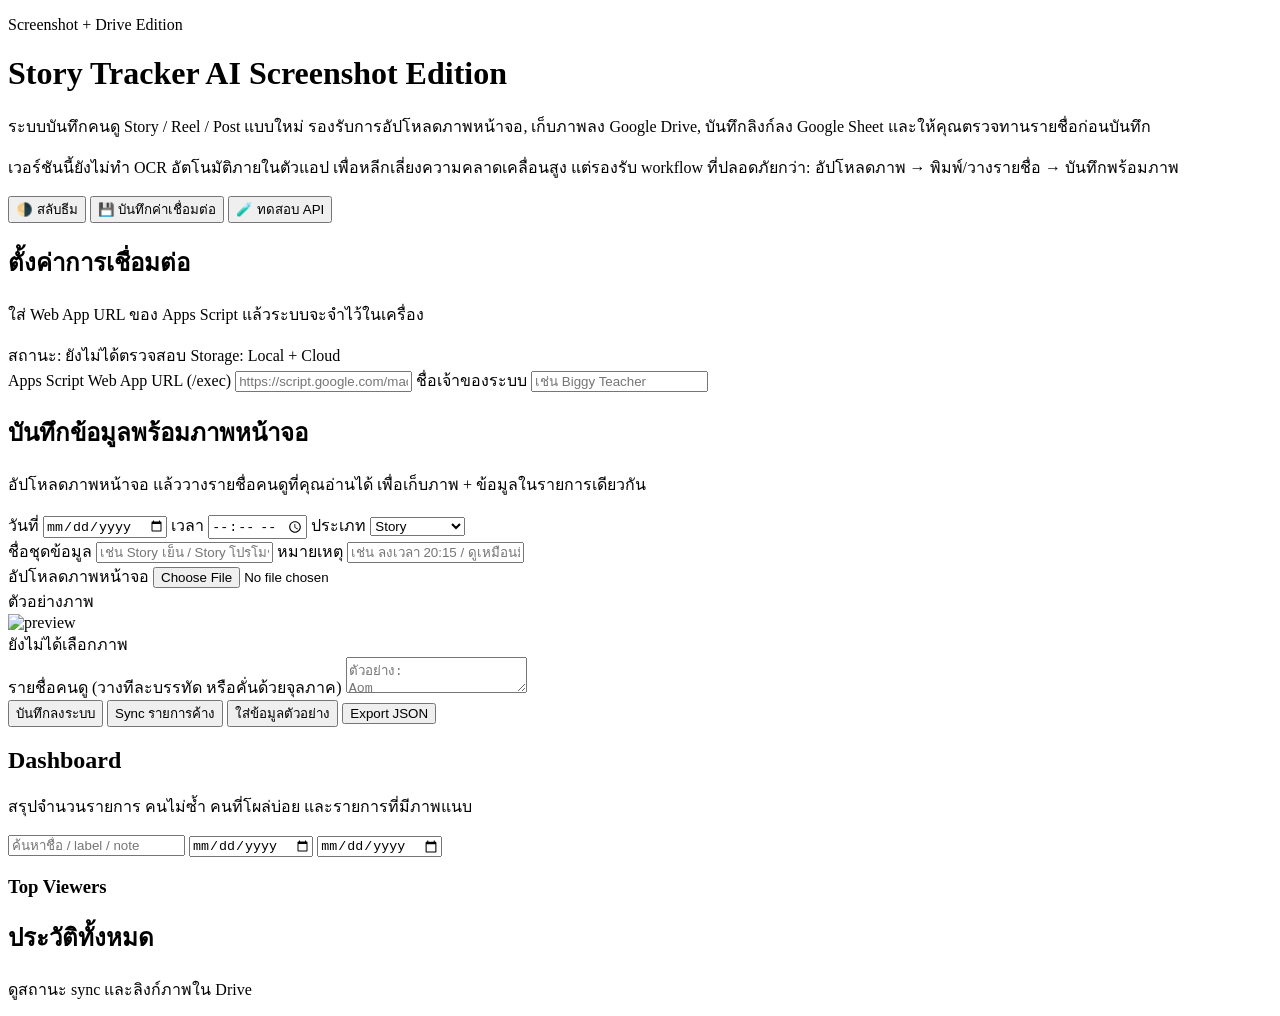
==== index.html @ 4e218fa9 "Add files via upload" ====
<!DOCTYPE html>
<html lang="th">
<head>
  <meta charset="UTF-8" />
  <meta name="viewport" content="width=device-width, initial-scale=1.0" />
  <title>Story Tracker Screenshot Edition</title>
  <meta name="theme-color" content="#1877f2" />
  <link rel="stylesheet" href="./assets/styles.css" />
</head>
<body data-theme="light">
  <div class="app">
    <header class="hero">
      <div class="hero__inner">
        <div>
          <p class="eyebrow">Screenshot + Drive Edition</p>
          <h1>Story Tracker AI Screenshot Edition</h1>
          <p class="hero__desc">
            ระบบบันทึกคนดู Story / Reel / Post แบบใหม่ รองรับการอัปโหลดภาพหน้าจอ,
            เก็บภาพลง Google Drive, บันทึกลิงก์ลง Google Sheet และให้คุณตรวจทานรายชื่อก่อนบันทึก
          </p>
          <p class="hero__note">
            เวอร์ชันนี้ยังไม่ทำ OCR อัตโนมัติภายในตัวแอป เพื่อหลีกเลี่ยงความคลาดเคลื่อนสูง
            แต่รองรับ workflow ที่ปลอดภัยกว่า: อัปโหลดภาพ → พิมพ์/วางรายชื่อ → บันทึกพร้อมภาพ
          </p>
        </div>
        <div class="hero__actions">
          <button id="toggleThemeBtn" class="btn btn--ghost">🌗 สลับธีม</button>
          <button id="saveConfigBtn" class="btn btn--primary">💾 บันทึกค่าเชื่อมต่อ</button>
          <button id="testBtn" class="btn btn--ghost">🧪 ทดสอบ API</button>
        </div>
      </div>
    </header>

    <main class="page">
      <section class="panel">
        <div class="panel__header">
          <div>
            <h2>ตั้งค่าการเชื่อมต่อ</h2>
            <p class="muted">ใส่ Web App URL ของ Apps Script แล้วระบบจะจำไว้ในเครื่อง</p>
          </div>
          <div class="chips">
            <span id="apiStatus" class="chip">สถานะ: ยังไม่ได้ตรวจสอบ</span>
            <span id="storageStatus" class="chip">Storage: Local + Cloud</span>
          </div>
        </div>
        <div class="grid grid--2">
          <label class="field">
            <span>Apps Script Web App URL (/exec)</span>
            <input id="apiUrl" type="url" placeholder="https://script.google.com/macros/s/AKfycbybYOEj4ibtTPld4YFoxm1cGvtmRbAnLSQezdQfT0xekdpQdq9_AJrumdvzfxxkIGOhFg/exec">
          </label>
          <label class="field">
            <span>ชื่อเจ้าของระบบ</span>
            <input id="ownerName" type="text" placeholder="เช่น Biggy Teacher">
          </label>
        </div>
      </section>

      <div class="grid grid--content">
        <section class="panel">
          <div class="panel__header">
            <div>
              <h2>บันทึกข้อมูลพร้อมภาพหน้าจอ</h2>
              <p class="muted">อัปโหลดภาพหน้าจอ แล้ววางรายชื่อคนดูที่คุณอ่านได้ เพื่อเก็บภาพ + ข้อมูลในรายการเดียวกัน</p>
            </div>
          </div>

          <form id="entryForm" class="stack">
            <div class="grid grid--3">
              <label class="field">
                <span>วันที่</span>
                <input id="entryDate" type="date">
              </label>
              <label class="field">
                <span>เวลา</span>
                <input id="entryTime" type="time">
              </label>
              <label class="field">
                <span>ประเภท</span>
                <select id="entryType">
                  <option value="story">Story</option>
                  <option value="reel">Reel / Video</option>
                  <option value="post">Post</option>
                  <option value="other">อื่น ๆ</option>
                </select>
              </label>
            </div>

            <div class="grid grid--2">
              <label class="field">
                <span>ชื่อชุดข้อมูล</span>
                <input id="entryLabel" type="text" placeholder="เช่น Story เย็น / Story โปรโมชัน">
              </label>
              <label class="field">
                <span>หมายเหตุ</span>
                <input id="entryNote" type="text" placeholder="เช่น ลงเวลา 20:15 / ดูเหมือนมีคนเดิมโผล่บ่อย">
              </label>
            </div>

            <div class="grid grid--2">
              <label class="field">
                <span>อัปโหลดภาพหน้าจอ</span>
                <input id="entryImage" type="file" accept="image/*">
              </label>
              <div class="preview-box">
                <div class="preview-box__title">ตัวอย่างภาพ</div>
                <img id="imagePreview" class="preview-box__img hidden" alt="preview">
                <div id="imagePreviewEmpty" class="empty-box">ยังไม่ได้เลือกภาพ</div>
              </div>
            </div>

            <label class="field">
              <span>รายชื่อคนดู (วางทีละบรรทัด หรือคั่นด้วยจุลภาค)</span>
              <textarea id="entryViewers" placeholder="ตัวอย่าง:
Aom
Mint
Biggy

หรือ
Aom, Mint, Biggy"></textarea>
            </label>

            <div class="actions">
              <button type="submit" class="btn btn--primary">บันทึกลงระบบ</button>
              <button id="syncBtn" type="button" class="btn btn--success">Sync รายการค้าง</button>
              <button id="demoBtn" type="button" class="btn btn--ghost">ใส่ข้อมูลตัวอย่าง</button>
              <button id="exportBtn" type="button" class="btn btn--warning">Export JSON</button>
            </div>
          </form>
        </section>

        <section class="panel">
          <div class="panel__header">
            <div>
              <h2>Dashboard</h2>
              <p class="muted">สรุปจำนวนรายการ คนไม่ซ้ำ คนที่โผล่บ่อย และรายการที่มีภาพแนบ</p>
            </div>
          </div>
          <div id="statsGrid" class="stats"></div>
          <div class="toolbar">
            <input id="searchInput" placeholder="ค้นหาชื่อ / label / note">
            <input id="startDate" type="date">
            <input id="endDate" type="date">
          </div>
          <h3>Top Viewers</h3>
          <div id="rankingList" class="list"></div>
        </section>
      </div>

      <section class="panel">
        <div class="panel__header">
          <div>
            <h2>ประวัติทั้งหมด</h2>
            <p class="muted">ดูสถานะ sync และลิงก์ภาพใน Drive</p>
          </div>
        </div>
        <div id="historyList" class="list"></div>
      </section>
    </main>
  </div>

  <script type="module" src="./assets/app.js"></script>
</body>
</html>
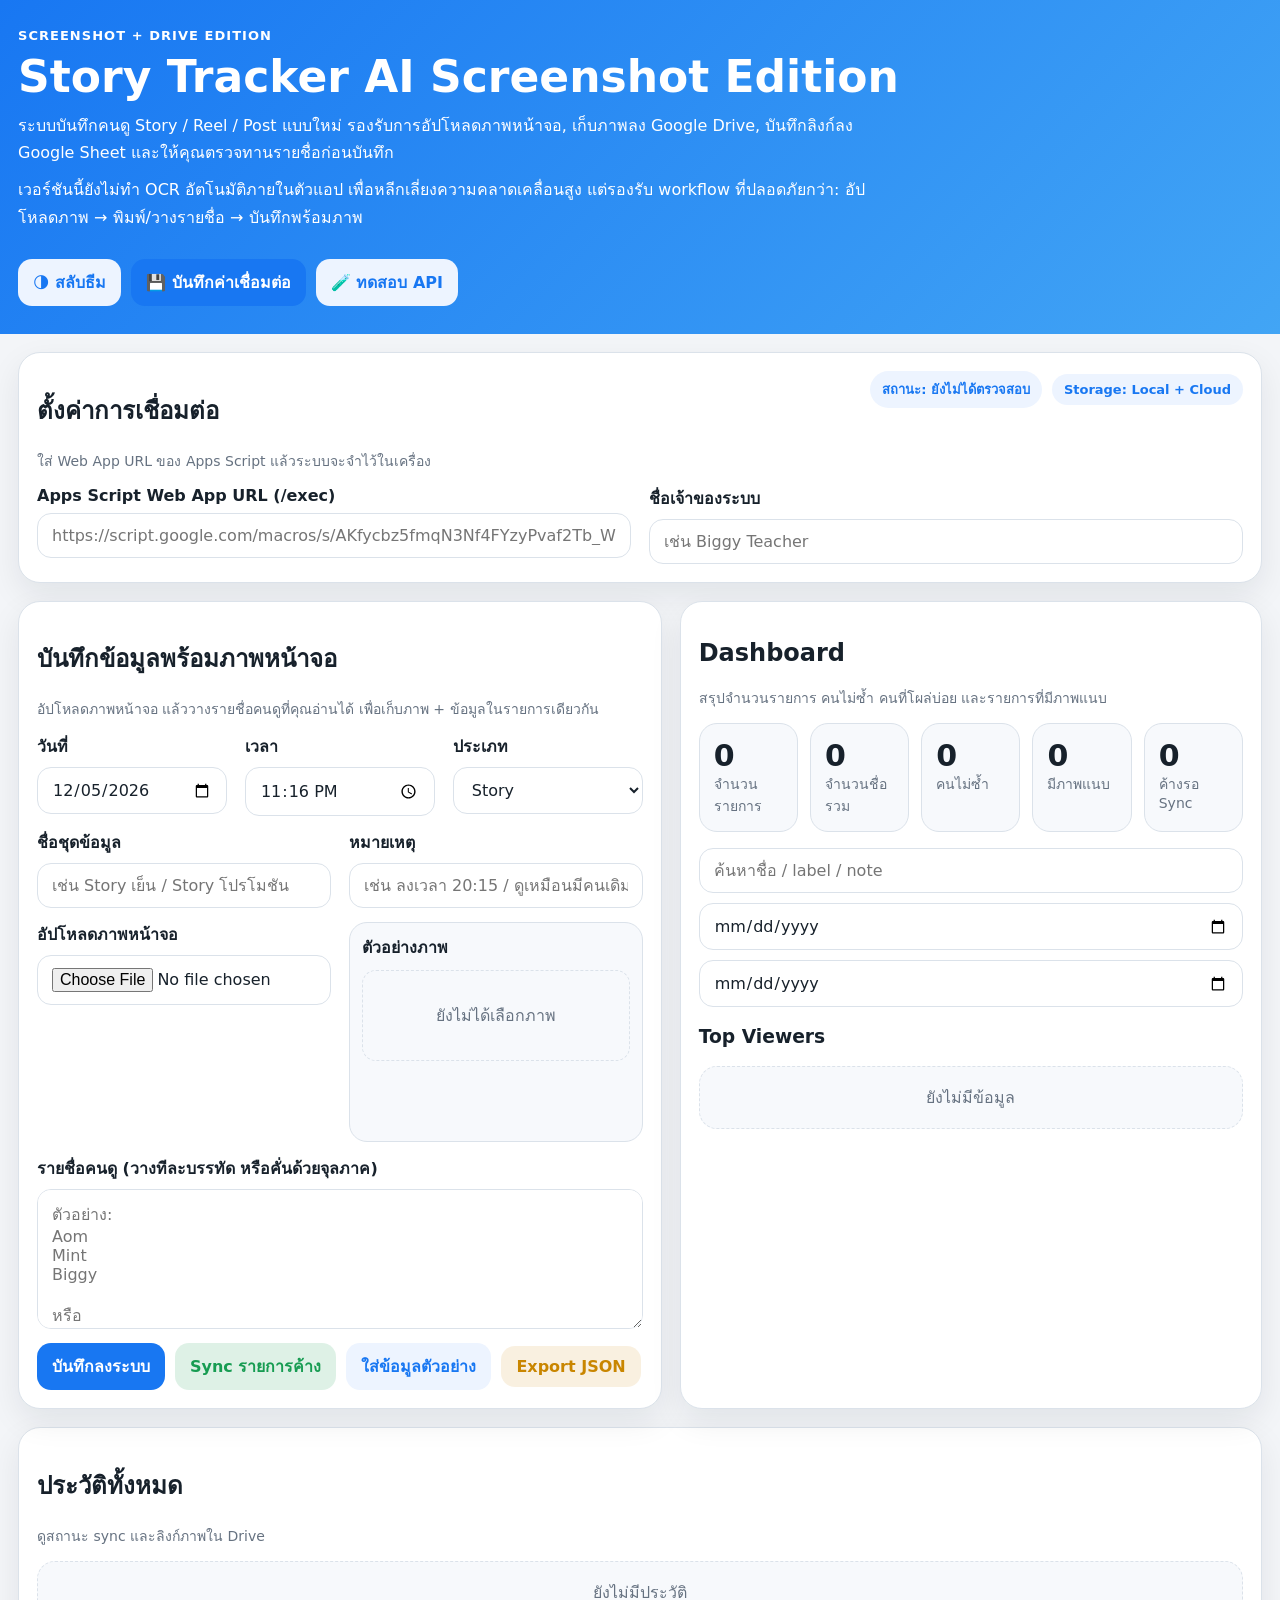
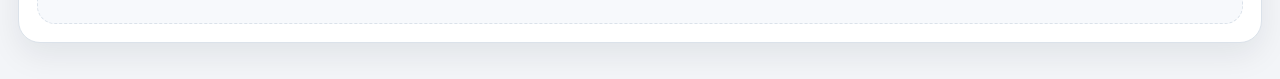
==== commit 9e63f636: "Update index.html" ====
--- a/index.html
+++ b/index.html
@@ -46,7 +46,7 @@
         <div class="grid grid--2">
           <label class="field">
             <span>Apps Script Web App URL (/exec)</span>
-            <input id="apiUrl" type="url" placeholder="https://script.google.com/macros/s/AKfycbybYOEj4ibtTPld4YFoxm1cGvtmRbAnLSQezdQfT0xekdpQdq9_AJrumdvzfxxkIGOhFg/exec">
+            <input id="apiUrl" type="url" placeholder="https://script.google.com/macros/s/AKfycbz5fmqN3Nf4FYzyPvaf2Tb_WYd-HGUn_oNc9bq5yTFMjGRP4gEJmsHAL3UlPXnKXNCrLA/exec">
           </label>
           <label class="field">
             <span>ชื่อเจ้าของระบบ</span>
--- a/assets/styles.css
+++ b/assets/styles.css
@@ -0,0 +1,62 @@
+ :root{
+  --bg:#f3f5f8; --surface:#ffffff; --soft:#f7f9fc; --text:#17212b; --muted:#667281;
+  --primary:#1877f2; --primary-dark:#0f5fd1; --success:#179c52; --warning:#c98600; --danger:#d9304f;
+  --border:#dbe2ea; --chip:#edf4ff; --shadow:0 12px 32px rgba(17,24,39,.08);
+}
+[data-theme="dark"]{
+  --bg:#16181c; --surface:#24262b; --soft:#1d1f23; --text:#eef3f9; --muted:#aab5c2;
+  --primary:#2d88ff; --primary-dark:#1b74e4; --success:#31c96c; --warning:#f5b936; --danger:#ff6e86;
+  --border:#3a3d43; --chip:#223247; --shadow:0 12px 32px rgba(0,0,0,.34);
+}
+*{box-sizing:border-box}
+html,body{margin:0;padding:0}
+body{font-family:system-ui,-apple-system,"Segoe UI",Roboto,"Noto Sans Thai",sans-serif;background:var(--bg);color:var(--text)}
+button,input,select,textarea{font:inherit}
+.app{min-height:100vh}
+.hero{background:linear-gradient(135deg,var(--primary),#42a5f5);color:#fff;padding:28px 18px}
+.hero__inner{max-width:1280px;margin:0 auto;display:flex;justify-content:space-between;gap:18px;flex-wrap:wrap;align-items:flex-start}
+.eyebrow{margin:0 0 8px;font-size:13px;font-weight:800;letter-spacing:.08em;text-transform:uppercase}
+.hero h1{margin:0 0 10px;font-size:clamp(28px,4vw,44px)}
+.hero__desc,.hero__note{margin:0 0 10px;max-width:860px;line-height:1.7}
+.hero__actions,.actions,.chips,.toolbar{display:flex;gap:10px;flex-wrap:wrap;align-items:center}
+.page{max-width:1280px;margin:0 auto;padding:18px}
+.panel{background:var(--surface);border:1px solid var(--border);border-radius:22px;box-shadow:var(--shadow);padding:18px;margin-bottom:18px}
+.panel__header{display:flex;justify-content:space-between;gap:12px;flex-wrap:wrap;align-items:flex-start;margin-bottom:14px}
+.grid{display:grid;gap:18px}
+.grid--content{grid-template-columns:1.05fr .95fr}
+.grid--2{grid-template-columns:repeat(2,minmax(0,1fr))}
+.grid--3{grid-template-columns:repeat(3,minmax(0,1fr))}
+@media (max-width:1060px){.grid--content,.grid--2,.grid--3{grid-template-columns:1fr}}
+.field{display:flex;flex-direction:column;gap:8px}
+.field span{font-weight:700}
+input,select,textarea{width:100%;padding:12px 14px;border:1px solid var(--border);border-radius:14px;background:var(--surface);color:var(--text);outline:none}
+textarea{min-height:140px;resize:vertical}
+input:focus,select:focus,textarea:focus{border-color:var(--primary);box-shadow:0 0 0 4px rgba(24,119,242,.15)}
+.stack{display:flex;flex-direction:column;gap:14px}
+.btn{border:none;border-radius:14px;padding:11px 15px;font-weight:800;cursor:pointer}
+.btn--primary{background:var(--primary);color:#fff}
+.btn--primary:hover{background:var(--primary-dark)}
+.btn--ghost{background:var(--chip);color:var(--primary)}
+.btn--success{background:rgba(23,156,82,.14);color:var(--success)}
+.btn--warning{background:rgba(201,134,0,.12);color:var(--warning)}
+.chip{display:inline-flex;align-items:center;padding:8px 12px;border-radius:999px;background:var(--chip);font-size:13px;font-weight:800;color:var(--primary)}
+.muted{margin:0;color:var(--muted);font-size:14px}
+.preview-box{border:1px solid var(--border);border-radius:18px;background:var(--soft);padding:12px;min-height:220px}
+.preview-box__title{font-weight:800;margin-bottom:10px}
+.preview-box__img{width:100%;max-height:320px;object-fit:contain;border-radius:12px;border:1px solid var(--border);background:#00000008}
+.hidden{display:none!important}
+.empty-box{padding:32px 14px;text-align:center;color:var(--muted);border:1px dashed var(--border);border-radius:14px}
+.stats{display:grid;grid-template-columns:repeat(5,minmax(0,1fr));gap:12px;margin-bottom:16px}
+@media (max-width:980px){.stats{grid-template-columns:repeat(2,1fr)}}
+@media (max-width:560px){.stats{grid-template-columns:1fr}}
+.stat-card{padding:14px;border:1px solid var(--border);border-radius:18px;background:var(--soft)}
+.stat-value{font-size:30px;font-weight:900}
+.stat-label{font-size:14px;color:var(--muted)}
+.list{display:flex;flex-direction:column;gap:12px}
+.row-card{display:flex;justify-content:space-between;gap:12px;flex-wrap:wrap;align-items:flex-start;padding:14px;border:1px solid var(--border);border-radius:18px;background:var(--soft)}
+.row-title{font-weight:900;margin-bottom:6px}
+.row-meta{font-size:13px;color:var(--muted);line-height:1.55}
+.tags{display:flex;flex-wrap:wrap;gap:8px;margin-top:10px}
+.tag{padding:6px 10px;border-radius:999px;background:var(--surface);border:1px solid var(--border);font-size:12px}
+.badge{display:inline-flex;align-items:center;padding:7px 10px;border-radius:999px;font-size:12px;font-weight:800;background:var(--chip);color:var(--primary)}
+.empty{padding:18px;border:1px dashed var(--border);border-radius:18px;background:var(--soft);text-align:center;color:var(--muted)}
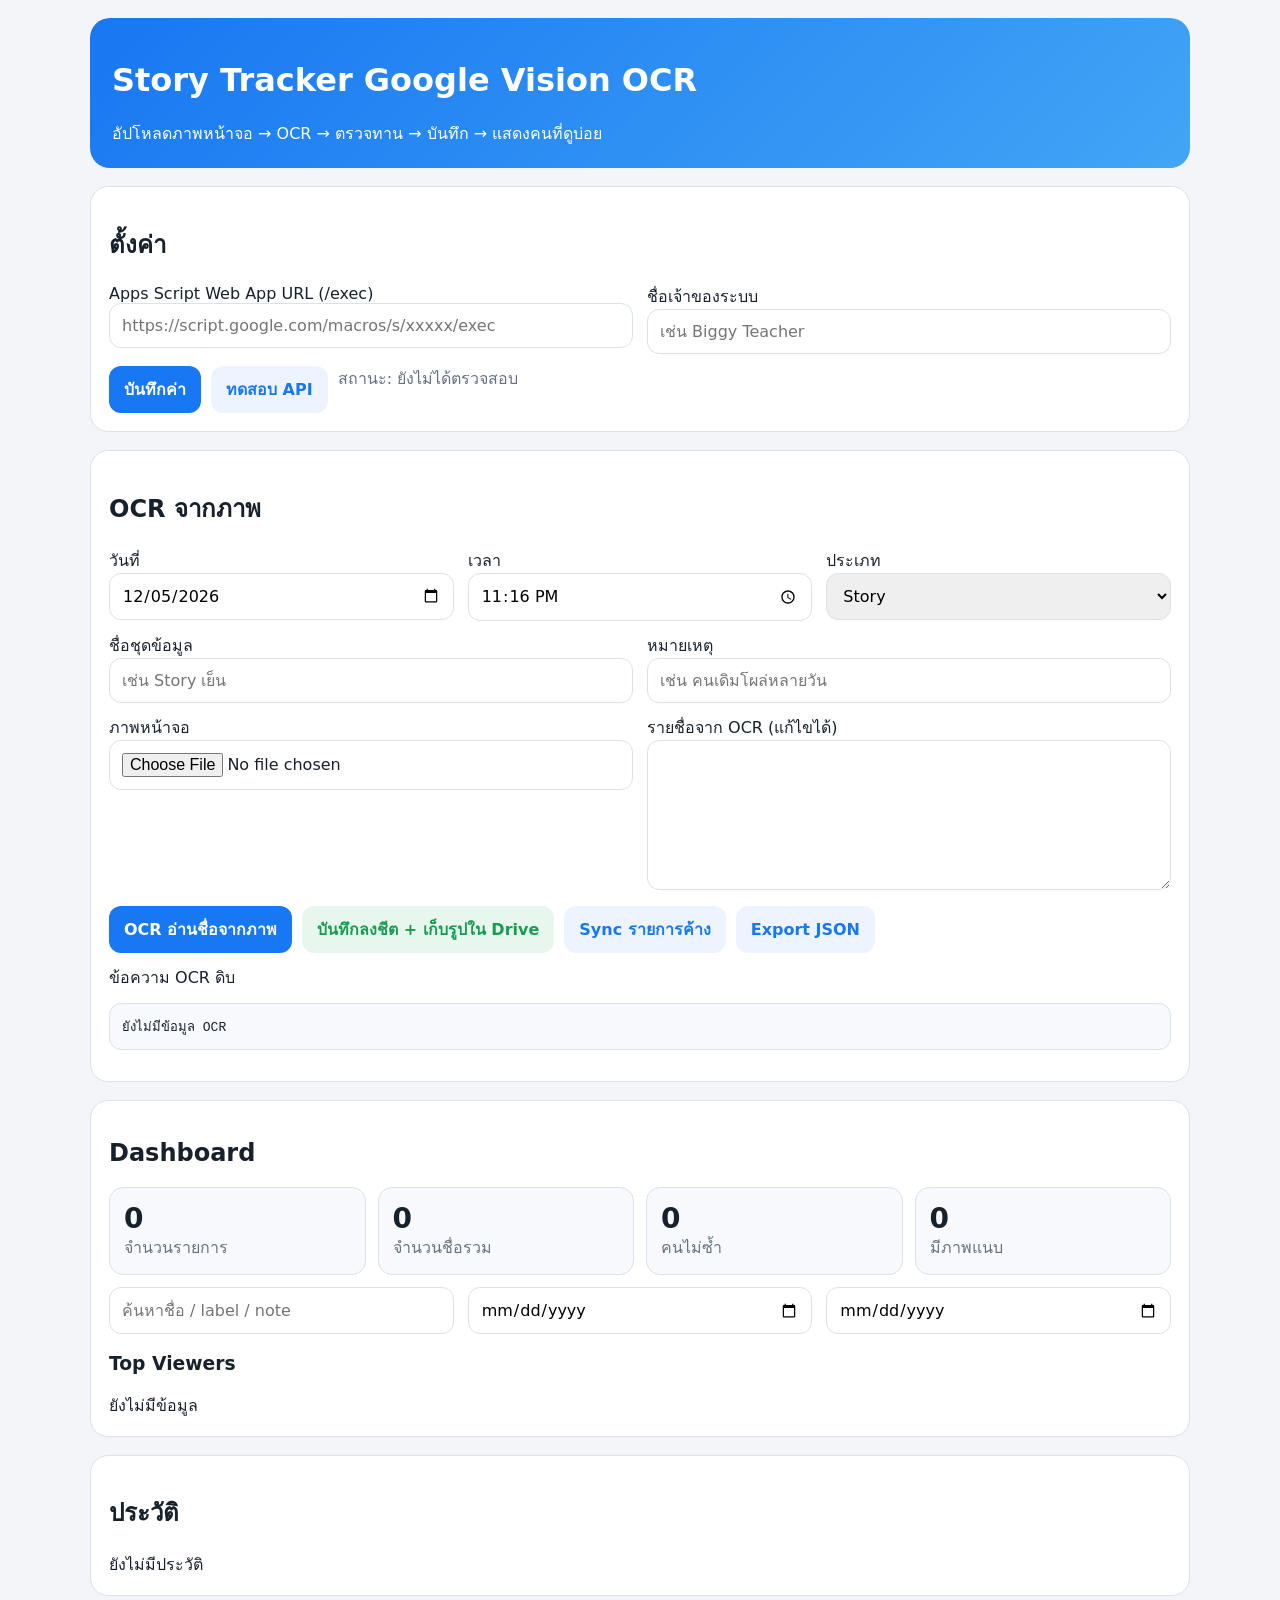
==== commit 74f7b49f: "Add files via upload" ====
--- a/index.html
+++ b/index.html
@@ -1,163 +1,111 @@
 <!DOCTYPE html>
-<html lang="th">
-<head>
-  <meta charset="UTF-8" />
-  <meta name="viewport" content="width=device-width, initial-scale=1.0" />
-  <title>Story Tracker Screenshot Edition</title>
-  <meta name="theme-color" content="#1877f2" />
-  <link rel="stylesheet" href="./assets/styles.css" />
-</head>
-<body data-theme="light">
-  <div class="app">
-    <header class="hero">
-      <div class="hero__inner">
-        <div>
-          <p class="eyebrow">Screenshot + Drive Edition</p>
-          <h1>Story Tracker AI Screenshot Edition</h1>
-          <p class="hero__desc">
-            ระบบบันทึกคนดู Story / Reel / Post แบบใหม่ รองรับการอัปโหลดภาพหน้าจอ,
-            เก็บภาพลง Google Drive, บันทึกลิงก์ลง Google Sheet และให้คุณตรวจทานรายชื่อก่อนบันทึก
-          </p>
-          <p class="hero__note">
-            เวอร์ชันนี้ยังไม่ทำ OCR อัตโนมัติภายในตัวแอป เพื่อหลีกเลี่ยงความคลาดเคลื่อนสูง
-            แต่รองรับ workflow ที่ปลอดภัยกว่า: อัปโหลดภาพ → พิมพ์/วางรายชื่อ → บันทึกพร้อมภาพ
-          </p>
-        </div>
-        <div class="hero__actions">
-          <button id="toggleThemeBtn" class="btn btn--ghost">🌗 สลับธีม</button>
-          <button id="saveConfigBtn" class="btn btn--primary">💾 บันทึกค่าเชื่อมต่อ</button>
-          <button id="testBtn" class="btn btn--ghost">🧪 ทดสอบ API</button>
-        </div>
-      </div>
-    </header>
+<html lang="th"><head><meta charset="UTF-8"><meta name="viewport" content="width=device-width,initial-scale=1">
+<title>Story Tracker OCR</title>
+<style>
+body{font-family:system-ui,-apple-system,sans-serif;margin:0;background:#f3f5f8;color:#17212b}
+.wrap{max-width:1100px;margin:0 auto;padding:18px}.panel{background:#fff;border:1px solid #dbe2ea;border-radius:18px;padding:18px;margin-bottom:18px}
+.hero{background:linear-gradient(135deg,#1877f2,#42a5f5);color:#fff;border-radius:20px;padding:22px;margin-bottom:18px}
+.grid{display:grid;gap:14px}.g2{grid-template-columns:1fr 1fr}.g3{grid-template-columns:1fr 1fr 1fr}@media(max-width:900px){.g2,.g3{grid-template-columns:1fr}}
+input,select,textarea,button{font:inherit} input,select,textarea{width:100%;padding:12px;border:1px solid #dbe2ea;border-radius:12px;box-sizing:border-box}
+textarea{min-height:150px} button{padding:11px 15px;border:0;border-radius:12px;cursor:pointer;font-weight:700}
+.primary{background:#1877f2;color:#fff}.ghost{background:#edf4ff;color:#1877f2}.success{background:#e8f7ee;color:#179c52}
+.actions{display:flex;gap:10px;flex-wrap:wrap}.muted{color:#667281}.stats{display:grid;grid-template-columns:repeat(4,1fr);gap:12px}@media(max-width:900px){.stats{grid-template-columns:1fr 1fr}}
+.stat{background:#f7f9fc;border:1px solid #dbe2ea;border-radius:14px;padding:14px}.num{font-size:28px;font-weight:900}
+.list{display:flex;flex-direction:column;gap:10px}.item{background:#f7f9fc;border:1px solid #dbe2ea;border-radius:14px;padding:14px;display:flex;justify-content:space-between;gap:12px;flex-wrap:wrap}
+img{max-width:100%;max-height:280px;border:1px solid #dbe2ea;border-radius:12px}
+pre{white-space:pre-wrap;background:#f7f9fc;border:1px solid #dbe2ea;border-radius:12px;padding:12px}
+.tag{display:inline-block;background:#fff;border:1px solid #dbe2ea;border-radius:999px;padding:5px 9px;margin:4px 6px 0 0;font-size:12px}
+</style></head><body><div class="wrap">
+<div class="hero"><h1>Story Tracker Google Vision OCR</h1><div>อัปโหลดภาพหน้าจอ → OCR → ตรวจทาน → บันทึก → แสดงคนที่ดูบ่อย</div></div>
 
-    <main class="page">
-      <section class="panel">
-        <div class="panel__header">
-          <div>
-            <h2>ตั้งค่าการเชื่อมต่อ</h2>
-            <p class="muted">ใส่ Web App URL ของ Apps Script แล้วระบบจะจำไว้ในเครื่อง</p>
-          </div>
-          <div class="chips">
-            <span id="apiStatus" class="chip">สถานะ: ยังไม่ได้ตรวจสอบ</span>
-            <span id="storageStatus" class="chip">Storage: Local + Cloud</span>
-          </div>
-        </div>
-        <div class="grid grid--2">
-          <label class="field">
-            <span>Apps Script Web App URL (/exec)</span>
-            <input id="apiUrl" type="url" placeholder="https://script.google.com/macros/s/AKfycbz5fmqN3Nf4FYzyPvaf2Tb_WYd-HGUn_oNc9bq5yTFMjGRP4gEJmsHAL3UlPXnKXNCrLA/exec">
-          </label>
-          <label class="field">
-            <span>ชื่อเจ้าของระบบ</span>
-            <input id="ownerName" type="text" placeholder="เช่น Biggy Teacher">
-          </label>
-        </div>
-      </section>
+<div class="panel">
+<h2>ตั้งค่า</h2>
+<div class="grid g2">
+<div><div>Apps Script Web App URL (/exec)</div><input id="apiUrl" placeholder="https://script.google.com/macros/s/xxxxx/exec"></div>
+<div><div>ชื่อเจ้าของระบบ</div><input id="ownerName" placeholder="เช่น Biggy Teacher"></div>
+</div>
+<div class="actions" style="margin-top:12px">
+<button class="primary" id="saveCfg">บันทึกค่า</button>
+<button class="ghost" id="testApi">ทดสอบ API</button>
+<div id="status" class="muted">สถานะ: ยังไม่ได้ตรวจสอบ</div>
+</div>
+</div>
 
-      <div class="grid grid--content">
-        <section class="panel">
-          <div class="panel__header">
-            <div>
-              <h2>บันทึกข้อมูลพร้อมภาพหน้าจอ</h2>
-              <p class="muted">อัปโหลดภาพหน้าจอ แล้ววางรายชื่อคนดูที่คุณอ่านได้ เพื่อเก็บภาพ + ข้อมูลในรายการเดียวกัน</p>
-            </div>
-          </div>
+<div class="panel">
+<h2>OCR จากภาพ</h2>
+<div class="grid g3">
+<div><div>วันที่</div><input id="date" type="date"></div>
+<div><div>เวลา</div><input id="time" type="time"></div>
+<div><div>ประเภท</div><select id="type"><option value="story">Story</option><option value="reel">Reel</option><option value="post">Post</option><option value="other">Other</option></select></div>
+</div>
+<div class="grid g2" style="margin-top:12px">
+<div><div>ชื่อชุดข้อมูล</div><input id="label" placeholder="เช่น Story เย็น"></div>
+<div><div>หมายเหตุ</div><input id="note" placeholder="เช่น คนเดิมโผล่หลายวัน"></div>
+</div>
+<div class="grid g2" style="margin-top:12px">
+<div><div>ภาพหน้าจอ</div><input id="image" type="file" accept="image/*"><div style="margin-top:10px"><img id="preview" style="display:none"></div></div>
+<div><div>รายชื่อจาก OCR (แก้ไขได้)</div><textarea id="viewers"></textarea></div>
+</div>
+<div class="actions" style="margin-top:12px">
+<button class="primary" id="runOcr">OCR อ่านชื่อจากภาพ</button>
+<button class="success" id="saveEntry">บันทึกลงชีต + เก็บรูปใน Drive</button>
+<button class="ghost" id="syncPending">Sync รายการค้าง</button>
+<button class="ghost" id="exportJson">Export JSON</button>
+</div>
+<div style="margin-top:12px"><div>ข้อความ OCR ดิบ</div><pre id="rawText">ยังไม่มีข้อมูล OCR</pre></div>
+</div>
 
-          <form id="entryForm" class="stack">
-            <div class="grid grid--3">
-              <label class="field">
-                <span>วันที่</span>
-                <input id="entryDate" type="date">
-              </label>
-              <label class="field">
-                <span>เวลา</span>
-                <input id="entryTime" type="time">
-              </label>
-              <label class="field">
-                <span>ประเภท</span>
-                <select id="entryType">
-                  <option value="story">Story</option>
-                  <option value="reel">Reel / Video</option>
-                  <option value="post">Post</option>
-                  <option value="other">อื่น ๆ</option>
-                </select>
-              </label>
-            </div>
+<div class="panel">
+<h2>Dashboard</h2>
+<div class="stats" id="stats"></div>
+<div class="grid g3" style="margin-top:12px">
+<input id="search" placeholder="ค้นหาชื่อ / label / note"><input id="start" type="date"><input id="end" type="date">
+</div>
+<h3>Top Viewers</h3><div class="list" id="ranking"></div>
+</div>
 
-            <div class="grid grid--2">
-              <label class="field">
-                <span>ชื่อชุดข้อมูล</span>
-                <input id="entryLabel" type="text" placeholder="เช่น Story เย็น / Story โปรโมชัน">
-              </label>
-              <label class="field">
-                <span>หมายเหตุ</span>
-                <input id="entryNote" type="text" placeholder="เช่น ลงเวลา 20:15 / ดูเหมือนมีคนเดิมโผล่บ่อย">
-              </label>
-            </div>
+<div class="panel">
+<h2>ประวัติ</h2><div class="list" id="history"></div>
+</div>
 
-            <div class="grid grid--2">
-              <label class="field">
-                <span>อัปโหลดภาพหน้าจอ</span>
-                <input id="entryImage" type="file" accept="image/*">
-              </label>
-              <div class="preview-box">
-                <div class="preview-box__title">ตัวอย่างภาพ</div>
-                <img id="imagePreview" class="preview-box__img hidden" alt="preview">
-                <div id="imagePreviewEmpty" class="empty-box">ยังไม่ได้เลือกภาพ</div>
-              </div>
-            </div>
-
-            <label class="field">
-              <span>รายชื่อคนดู (วางทีละบรรทัด หรือคั่นด้วยจุลภาค)</span>
-              <textarea id="entryViewers" placeholder="ตัวอย่าง:
-Aom
-Mint
-Biggy
-
-หรือ
-Aom, Mint, Biggy"></textarea>
-            </label>
-
-            <div class="actions">
-              <button type="submit" class="btn btn--primary">บันทึกลงระบบ</button>
-              <button id="syncBtn" type="button" class="btn btn--success">Sync รายการค้าง</button>
-              <button id="demoBtn" type="button" class="btn btn--ghost">ใส่ข้อมูลตัวอย่าง</button>
-              <button id="exportBtn" type="button" class="btn btn--warning">Export JSON</button>
-            </div>
-          </form>
-        </section>
-
-        <section class="panel">
-          <div class="panel__header">
-            <div>
-              <h2>Dashboard</h2>
-              <p class="muted">สรุปจำนวนรายการ คนไม่ซ้ำ คนที่โผล่บ่อย และรายการที่มีภาพแนบ</p>
-            </div>
-          </div>
-          <div id="statsGrid" class="stats"></div>
-          <div class="toolbar">
-            <input id="searchInput" placeholder="ค้นหาชื่อ / label / note">
-            <input id="startDate" type="date">
-            <input id="endDate" type="date">
-          </div>
-          <h3>Top Viewers</h3>
-          <div id="rankingList" class="list"></div>
-        </section>
-      </div>
-
-      <section class="panel">
-        <div class="panel__header">
-          <div>
-            <h2>ประวัติทั้งหมด</h2>
-            <p class="muted">ดูสถานะ sync และลิงก์ภาพใน Drive</p>
-          </div>
-        </div>
-        <div id="historyList" class="list"></div>
-      </section>
-    </main>
-  </div>
-
-  <script type="module" src="./assets/app.js"></script>
-</body>
-</html>
+<script>
+const K={data:'st_gv_data',cfg:'st_gv_cfg'};
+const $=id=>document.getElementById(id);
+const today=()=>{const d=new Date();return `${d.getFullYear()}-${String(d.getMonth()+1).padStart(2,'0')}-${String(d.getDate()).padStart(2,'0')}`};
+const nowTime=()=>{const d=new Date();return `${String(d.getHours()).padStart(2,'0')}:${String(d.getMinutes()).padStart(2,'0')}`};
+const uid=()=>window.crypto?.randomUUID?.()||('id-'+Date.now()+'-'+Math.random().toString(16).slice(2));
+const getJ=(k,f)=>{try{return JSON.parse(localStorage.getItem(k))??f}catch{return f}};
+const setJ=(k,v)=>localStorage.setItem(k,JSON.stringify(v));
+const cfg=()=>getJ(K.cfg,{apiUrl:'',ownerName:''});
+const rows=()=>getJ(K.data,[]);
+const esc=s=>String(s??'').replaceAll('&','&amp;').replaceAll('<','&lt;').replaceAll('>','&gt;').replaceAll('"','&quot;').replaceAll("'","&#039;");
+const norm=raw=>{const m=new Map(); String(raw||'').split(/\n|,/g).map(x=>x.trim()).filter(Boolean).forEach(n=>{const k=n.toLowerCase();if(!m.has(k))m.set(k,n)}); return [...m.values()]};
+const fileToB64=f=>new Promise((res,rej)=>{const r=new FileReader();r.onload=()=>res(String(r.result||''));r.onerror=rej;r.readAsDataURL(f)});
+async function api(action,payload={}){const c=cfg(); if(!c.apiUrl) throw new Error('ยังไม่ได้ใส่ Web App URL'); const r=await fetch(c.apiUrl,{method:'POST',headers:{'Content-Type':'text/plain;charset=utf-8'},body:JSON.stringify({action,payload})}); const j=await r.json(); if(!j.ok) throw new Error(j.message||'API error'); return j;}
+let currentImage='', currentRaw='';
+function init(){ $('date').value=today(); $('time').value=nowTime(); $('apiUrl').value=cfg().apiUrl||''; $('ownerName').value=cfg().ownerName||''; render(); }
+$('saveCfg').onclick=()=>{setJ(K.cfg,{apiUrl:$('apiUrl').value.trim(),ownerName:$('ownerName').value.trim()}); alert('บันทึกค่าแล้ว')};
+$('testApi').onclick=async()=>{try{await api('ping',{}); $('status').textContent='สถานะ: เชื่อมต่อสำเร็จ'}catch(e){$('status').textContent='สถานะ: '+e.message}};
+$('image').onchange=async(e)=>{const f=e.target.files?.[0]; if(!f) return; currentImage=await fileToB64(f); $('preview').src=currentImage; $('preview').style.display='block';};
+$('runOcr').onclick=async()=>{try{ if(!currentImage) throw new Error('กรุณาเลือกภาพก่อน'); const j=await api('ocrScreenshot',{imageBase64:currentImage}); currentRaw=j.rawText||''; $('rawText').textContent=currentRaw||'ไม่พบข้อความ'; $('viewers').value=(j.candidateNames||[]).join('\n'); alert('OCR สำเร็จ พบชื่อเบื้องต้น '+((j.candidateNames||[]).length)+' รายการ'); }catch(e){alert(e.message)}};
+$('saveEntry').onclick=async()=>{try{
+  const viewers=norm($('viewers').value); if(!viewers.length) throw new Error('กรุณาตรวจทานรายชื่ออย่างน้อย 1 ชื่อ');
+  const c=cfg();
+  const entry={id:uid(),date:$('date').value||today(),time:$('time').value||nowTime(),type:$('type').value,label:$('label').value.trim()||'ไม่ได้ระบุ',note:$('note').value.trim(),viewers,ownerName:c.ownerName||'',imageBase64:currentImage,imageDriveUrl:'',imageFileId:'',ocrRawText:currentRaw,syncStatus:'pending',updatedAt:new Date().toISOString()};
+  setJ(K.data,[entry,...rows()]);
+  if(c.apiUrl){ const r=await api('saveEntryWithImage',{entry}); setJ(K.data, rows().map(x=>x.id===entry.id?({...x,syncStatus:'synced',imageDriveUrl:r.imageDriveUrl||'',imageFileId:r.imageFileId||''}):x)); }
+  $('label').value=''; $('note').value=''; $('viewers').value=''; $('rawText').textContent='ยังไม่มีข้อมูล OCR'; $('image').value=''; $('preview').style.display='none'; currentImage=''; currentRaw=''; render(); alert('บันทึกข้อมูลแล้ว');
+}catch(e){alert(e.message)}};
+$('syncPending').onclick=async()=>{try{let count=0; for(const entry of rows().filter(x=>x.syncStatus!=='synced')){const r=await api('saveEntryWithImage',{entry}); count++; setJ(K.data, rows().map(x=>x.id===entry.id?({...x,syncStatus:'synced',imageDriveUrl:r.imageDriveUrl||'',imageFileId:r.imageFileId||''}):x));} render(); alert('Sync สำเร็จ '+count+' รายการ');}catch(e){alert(e.message)}};
+$('exportJson').onclick=()=>{const blob=new Blob([JSON.stringify(rows(),null,2)],{type:'application/json'}); const a=document.createElement('a'); a.href=URL.createObjectURL(blob); a.download='story_tracker_google_vision_ocr.json'; a.click(); URL.revokeObjectURL(a.href);};
+['search','start','end'].forEach(id=>$(id).addEventListener('input',render));
+function filtered(){const q=$('search').value.trim().toLowerCase(), s=$('start').value, e=$('end').value; return rows().filter(r=>{const okQ=!q||r.viewers.some(v=>v.toLowerCase().includes(q))||String(r.label||'').toLowerCase().includes(q)||String(r.note||'').toLowerCase().includes(q); const okS=!s||r.date>=s; const okE=!e||r.date<=e; return okQ&&okS&&okE;});}
+function render(){const data=filtered(); const totalEntries=data.length, totalViews=data.reduce((a,b)=>a+b.viewers.length,0), unique=new Set(data.flatMap(r=>r.viewers.map(v=>v.toLowerCase()))).size, withImage=data.filter(r=>r.imageDriveUrl||r.imageBase64).length;
+ $('stats').innerHTML=[['จำนวนรายการ',totalEntries],['จำนวนชื่อรวม',totalViews],['คนไม่ซ้ำ',unique],['มีภาพแนบ',withImage]].map(([l,v])=>`<div class="stat"><div class="num">${esc(v)}</div><div class="muted">${esc(l)}</div></div>`).join('');
+ const count={}, days={}, names={}; data.forEach(r=>{const seen=new Set(); r.viewers.forEach(n=>{const k=n.toLowerCase(); count[k]=(count[k]||0)+1; names[k]=names[k]||n; if(!seen.has(k)){days[k]=(days[k]||0)+1; seen.add(k)}})});
+ const ranked=Object.keys(count).map(k=>({name:names[k],total:count[k],days:days[k]||0})).sort((a,b)=>b.total-a.total||b.days-a.days||a.name.localeCompare(b.name,'th'));
+ $('ranking').innerHTML=ranked.length?ranked.slice(0,10).map((r,i)=>`<div class="item"><div><div style="font-weight:900">${i+1}. ${esc(r.name)}</div><div class="muted">รวม ${r.total} ครั้ง • โผล่ ${r.days} วัน</div></div><div>${r.total}</div></div>`).join(''):`<div class="empty">ยังไม่มีข้อมูล</div>`;
+ $('history').innerHTML=data.length?[...data].sort((a,b)=>(b.date+b.time).localeCompare(a.date+a.time)).map(r=>`<div class="item"><div><div style="font-weight:900">${esc(r.date)} ${esc(r.time||'')} • ${esc(r.type)}</div><div class="muted">${esc(r.label||'')}${r.note?(' • '+esc(r.note)):''}</div><div class="muted">sync: ${esc(r.syncStatus||'pending')}${r.imageDriveUrl?(' • <a target="_blank" rel="noopener" href="'+esc(r.imageDriveUrl)+'">เปิดรูปใน Drive</a>'):''}</div><div>${r.viewers.map(v=>`<span class="tag">${esc(v)}</span>`).join('')}</div></div></div>`).join(''):`<div class="empty">ยังไม่มีประวัติ</div>`;
+}
+init();
+</script></div></body></html>
